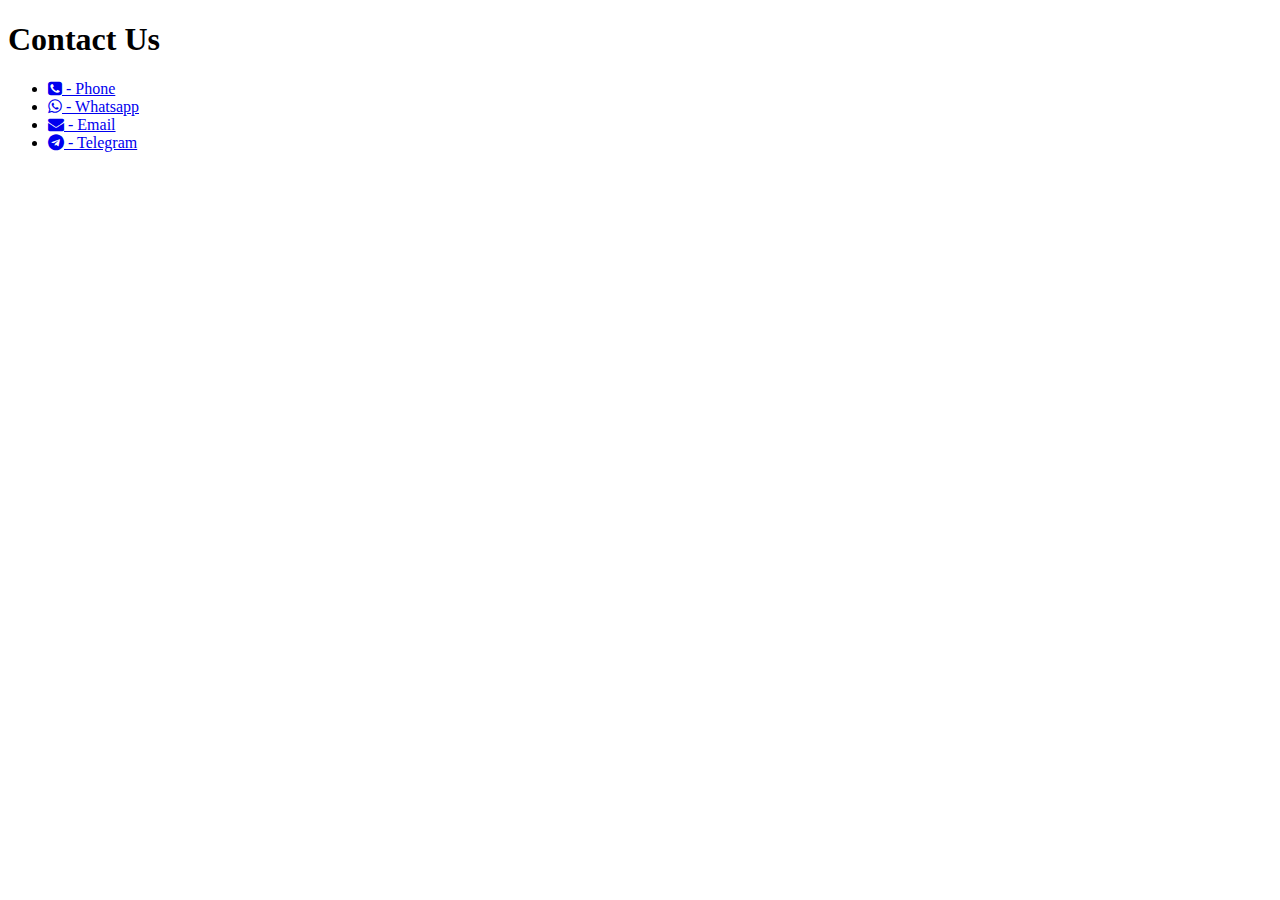
==== contact.html @ 24a49f2d "Add files via upload" ====
<!DOCTYPE html>
<html lang="en">
  <head>
    <meta charset="UTF-8">
    <meta name="viewport" content="width=device-width, initial-scale=1.0">
    <link rel="stylesheet" href="css/style.css">
    <link rel="stylesheet" href="https://cdnjs.cloudflare.com/ajax/libs/font-awesome/4.7.0/css/font-awesome.min.css">


    <title>Contact Us</title>
  </head>
  <body>
    <style>
        @import url('https://fonts.googleapis.com/css?family=Roboto+Condensed:300,400');
    </style>
    <h1>Contact Us</h1>
        <ul>
          <li id="contact">
            <a href="#">
              <i class="fa fa-phone-square" aria-hidden="true"></i>
              <p id="contact_s" style="display:none">7351500283</p>
              <span> - Phone</span>
            </a>
          </li>
          <li>
            <a href="https://wa.me/7351500283">
              <i class="fa fa-whatsapp" aria-hidden="true"></i>
              <span> - Whatsapp</span>
            </a>
          </li>
          <li>
            <a href="mailto: gauravkumar81464@gmail.com">
              <i class="fa fa-envelope" aria-hidden="true"></i>
              <span> - Email</span>
            </a>
          </li>
          <li>
            <a href="https://t.me/@gauravkumarwebeb">
              <i class="fa fa-telegram" aria-hidden="true"></i>
              <span> - Telegram</span>
            </a>
          </li>
        </ul>
  </body>

  <script>
    var phoneIcon = document.getElementById("contact");
    var phoneNumber = document.getElementById("contact_s");
  
    phoneIcon.addEventListener("click", function() {
      if (phoneNumber.style.display === "none") {
        phoneNumber.style.display = "block";
      } else {
        phoneNumber.style.display = "none";
      }
    });
  </script>
  
</html>
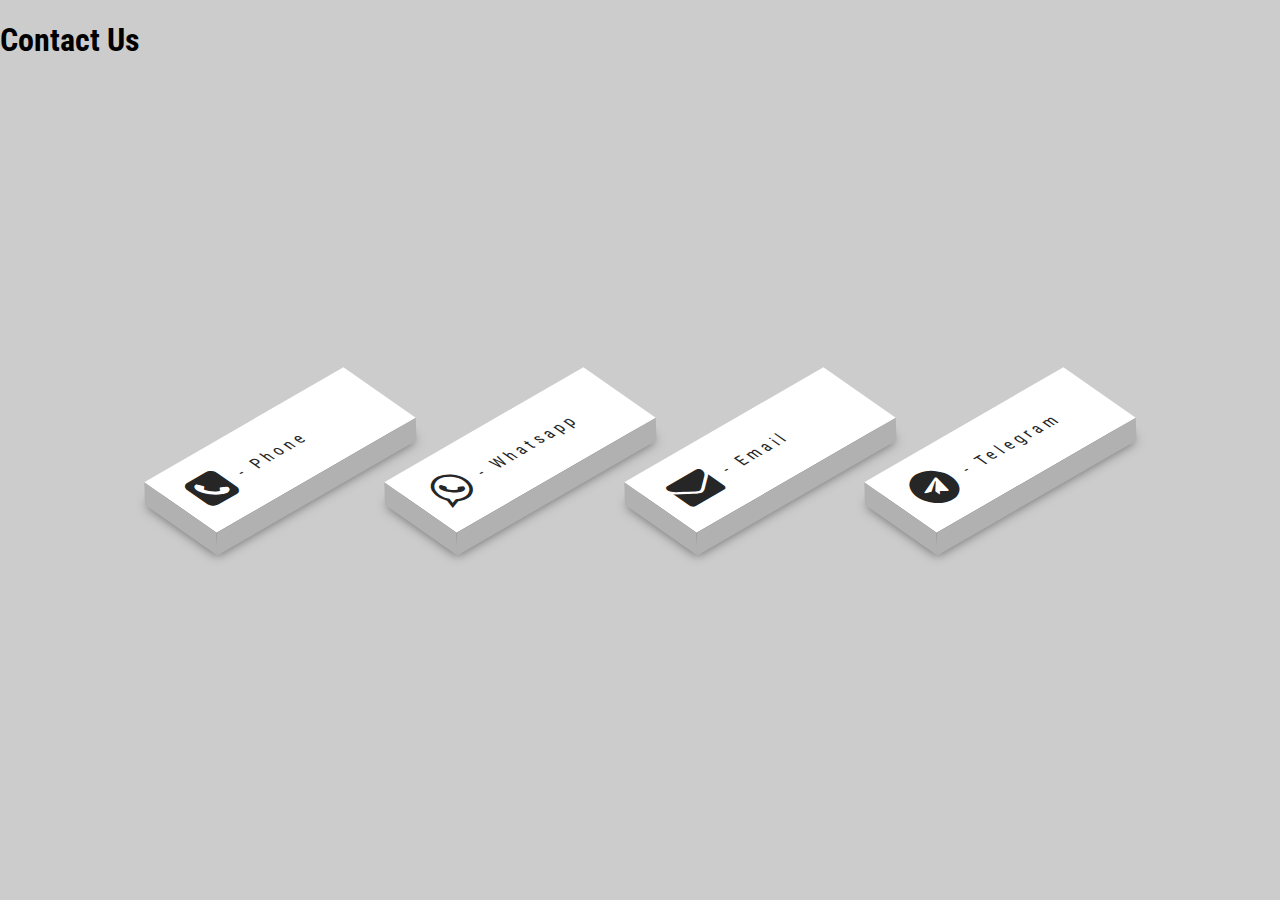
==== commit 142436ff: "Update contact.html" ====
--- a/contact.html
+++ b/contact.html
@@ -3,7 +3,7 @@
   <head>
     <meta charset="UTF-8">
     <meta name="viewport" content="width=device-width, initial-scale=1.0">
-    <link rel="stylesheet" href="css/style.css">
+    <link rel="stylesheet" href="constyle.css">
     <link rel="stylesheet" href="https://cdnjs.cloudflare.com/ajax/libs/font-awesome/4.7.0/css/font-awesome.min.css">
 
 
--- a/constyle.css
+++ b/constyle.css
@@ -0,0 +1,226 @@
+body {
+    margin:0;
+    padding:0;
+    background:#ccc;
+    font-family: 'Roboto Condensed', sans-serif;
+  
+  }
+  
+  ul {
+    position:absolute;
+    top:50%;
+    left:50%;
+    transform:translate(-50%, -50%);
+    display:flex;
+    margin:0;
+    padding:0;
+  }
+  
+  ul li {
+    list-style:none;
+    margin:0 5px;
+  }
+  
+  ul li a .fa {
+    font-size: 40px;
+    color: #262626;
+    line-height:80px;
+    transition: .5s;
+    padding-right: 14px;
+  }
+  
+  ul li a span {
+    padding:0;
+    margin:0;
+    position:absolute;
+    top: 30px;
+    color: #262626;
+    letter-spacing: 4px;
+    transition: .5s;
+  }
+  
+  ul li a {
+    text-decoration: none;
+    display:absolute;
+    display:block;
+    width:210px;
+    height:80px;
+    background: #fff;
+    text-align:left;
+    padding-left: 20px;
+    transform: rotate(-30deg) skew(25deg) translate(0,0);
+    transition:.5s;
+    box-shadow: -20px 20px 10px rgba(0,0,0,.5);
+  }
+  ul li a:before {
+    content: '';
+    position: absolute;
+    top:10px;
+    left:-20px;
+    height:100%;
+    width:20px;
+    background: #b1b1b1;
+    transform: .5s;
+    transform: rotate(0deg) skewY(-45deg);
+  }
+  ul li a:after {
+    content: '';
+    position: absolute;
+    bottom:-20px;
+    left:-10px;
+    height:20px;
+    width:100%;
+    background: #b1b1b1;
+    transform: .5s;
+    transform: rotate(0deg) skewX(-45deg);
+  }
+  
+  ul li a:hover {
+    transform: rotate(-30deg) skew(25deg) translate(20px,-15px);
+    box-shadow: -50px 50px 50px rgba(0,0,0,.5);
+  }
+  
+  ul li:hover .fa {
+    color:#fff;
+  }
+  
+  ul li:hover span {
+    color:#fff;
+  }
+  
+  ul li:hover:nth-child(1) a{
+    background: #3b5998;
+  }
+  ul li:hover:nth-child(1) a:before{
+    background: #365492;
+  }
+  ul li:hover:nth-child(1) a:after{
+    background: #4a69ad;
+  }
+  
+  ul li:hover:nth-child(2) a{
+    background: #00aced;
+  }
+  ul li:hover:nth-child(2) a:before{
+    background: #097aa5;
+  }
+  ul li:hover:nth-child(2) a:after{
+    background: #53b9e0;
+  }
+  
+  ul li:hover:nth-child(3) a{
+    background: #dd4b39;
+  }
+  ul li:hover:nth-child(3) a:before{
+    background: #b33a2b;
+  }
+  ul li:hover:nth-child(3) a:after{
+    background: #e66a5a;
+  }
+  
+  ul li:hover:nth-child(4) a{
+    background: #e4405f;
+  }
+  ul li:hover:nth-child(4) a:before{
+    background: #d81c3f;
+  }
+  ul li:hover:nth-child(4) a:after{
+    background: #e46880;
+  }
+
+
+  /* For screens smaller than 768px (mobile devices) */
+@media only screen and (max-width: 767px) {
+
+    /* Center align the h1 element */
+
+    ul li a span {
+        padding: 0px;
+        margin: 45px;
+        position:absolute;
+        top: -15px;
+        color: #262626;
+        letter-spacing: 4px;
+        transition: .5s;
+      }
+
+    ul li {
+        list-style:none;
+        margin: 60px 5px;
+      }
+    
+    /* Set the ul element to display as a block and center align it */
+    ul {
+      display: block;
+      text-align: center;
+      left: 46%;
+      top: 53%;
+    }
+    
+    /* Set the li elements to display as blocks with margin bottom */
+    li {
+      display: block;
+      margin-bottom: 10px;
+    }
+    
+    /* Set the span elements to display as blocks */
+    span {
+      display: block;
+    }
+    
+    /* Remove the margin from the i elements and set them to display as blocks */
+    i {
+      display: block;
+      margin: 0;
+    }
+
+  
+  }
+  
+  /* For screens between 768px and 1024px (tablets) */
+  @media only screen and (min-width: 768px) and (max-width: 1024px) {
+
+    ul li a span {
+        text-align: center;
+        padding: 0px;
+        margin: 60px;
+        position:absolute;
+        top: -45px;
+        color: #262626;
+        letter-spacing: 4px;
+        transition: .5s;
+      }
+
+    ul li {
+        list-style:none;
+        margin: 10px 5px;
+      }
+  
+    /* Set the ul element to display as flex with wrap */
+    ul {
+        justify-content: left;
+        position: absolute;
+        display: flex;
+        transform: none;
+    }
+    
+    /* Set the li elements to display as flex with 50% width */
+    li {
+      display: flex;
+      width: 50%;
+    }
+    
+    /* Set the span elements to display as blocks with margin top */
+    span {
+      display: block;
+      margin-top: 10px;
+    }
+    
+    /* Remove the margin from the i elements and set them to display as inline-blocks with margin right */
+    i {
+      display: inline-block;
+      margin-right: 5px;
+    }
+  
+  }
+  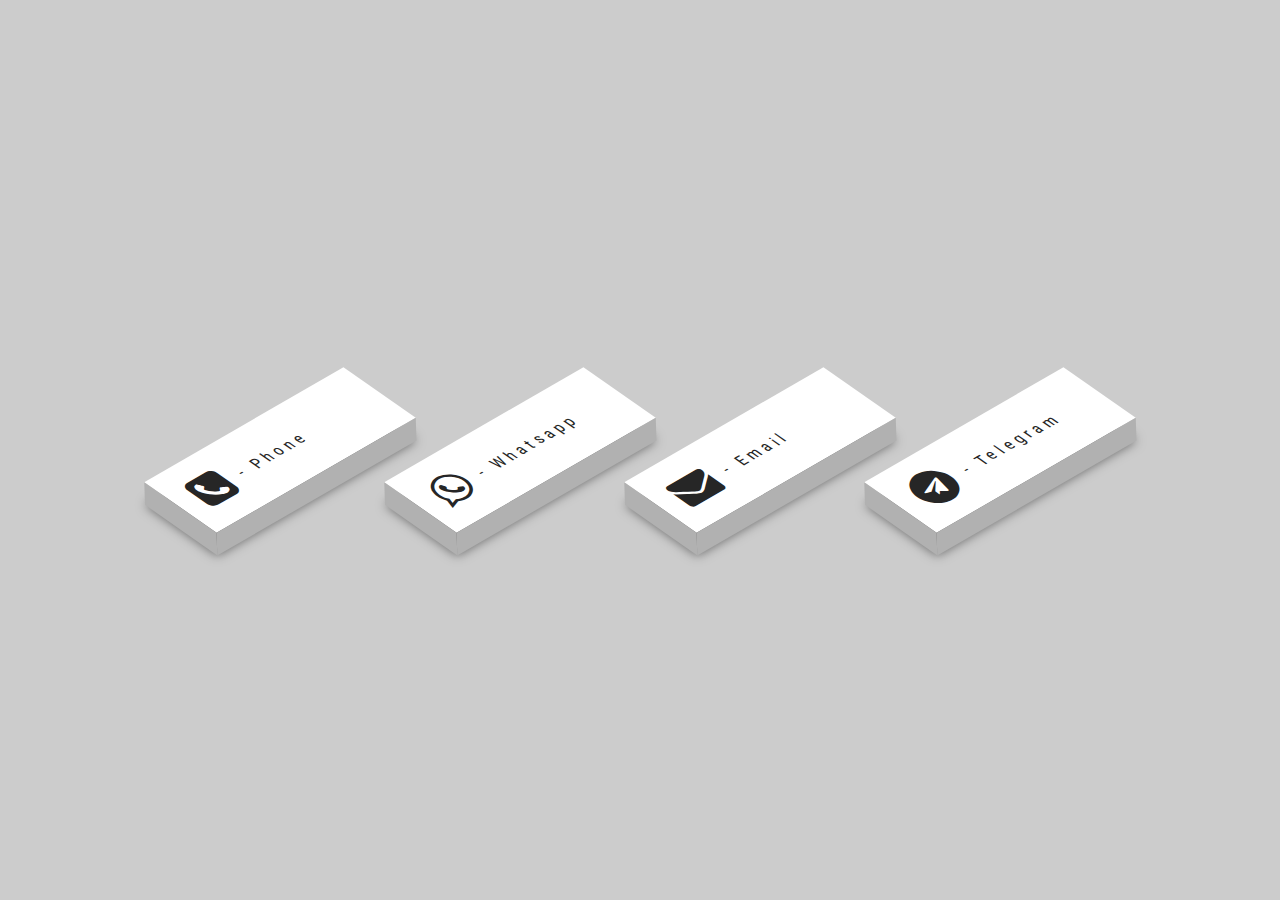
==== commit df49b882: "Update contact.html" ====
--- a/contact.html
+++ b/contact.html
@@ -13,7 +13,6 @@
     <style>
         @import url('https://fonts.googleapis.com/css?family=Roboto+Condensed:300,400');
     </style>
-    <h1>Contact Us</h1>
         <ul>
           <li id="contact">
             <a href="#">
